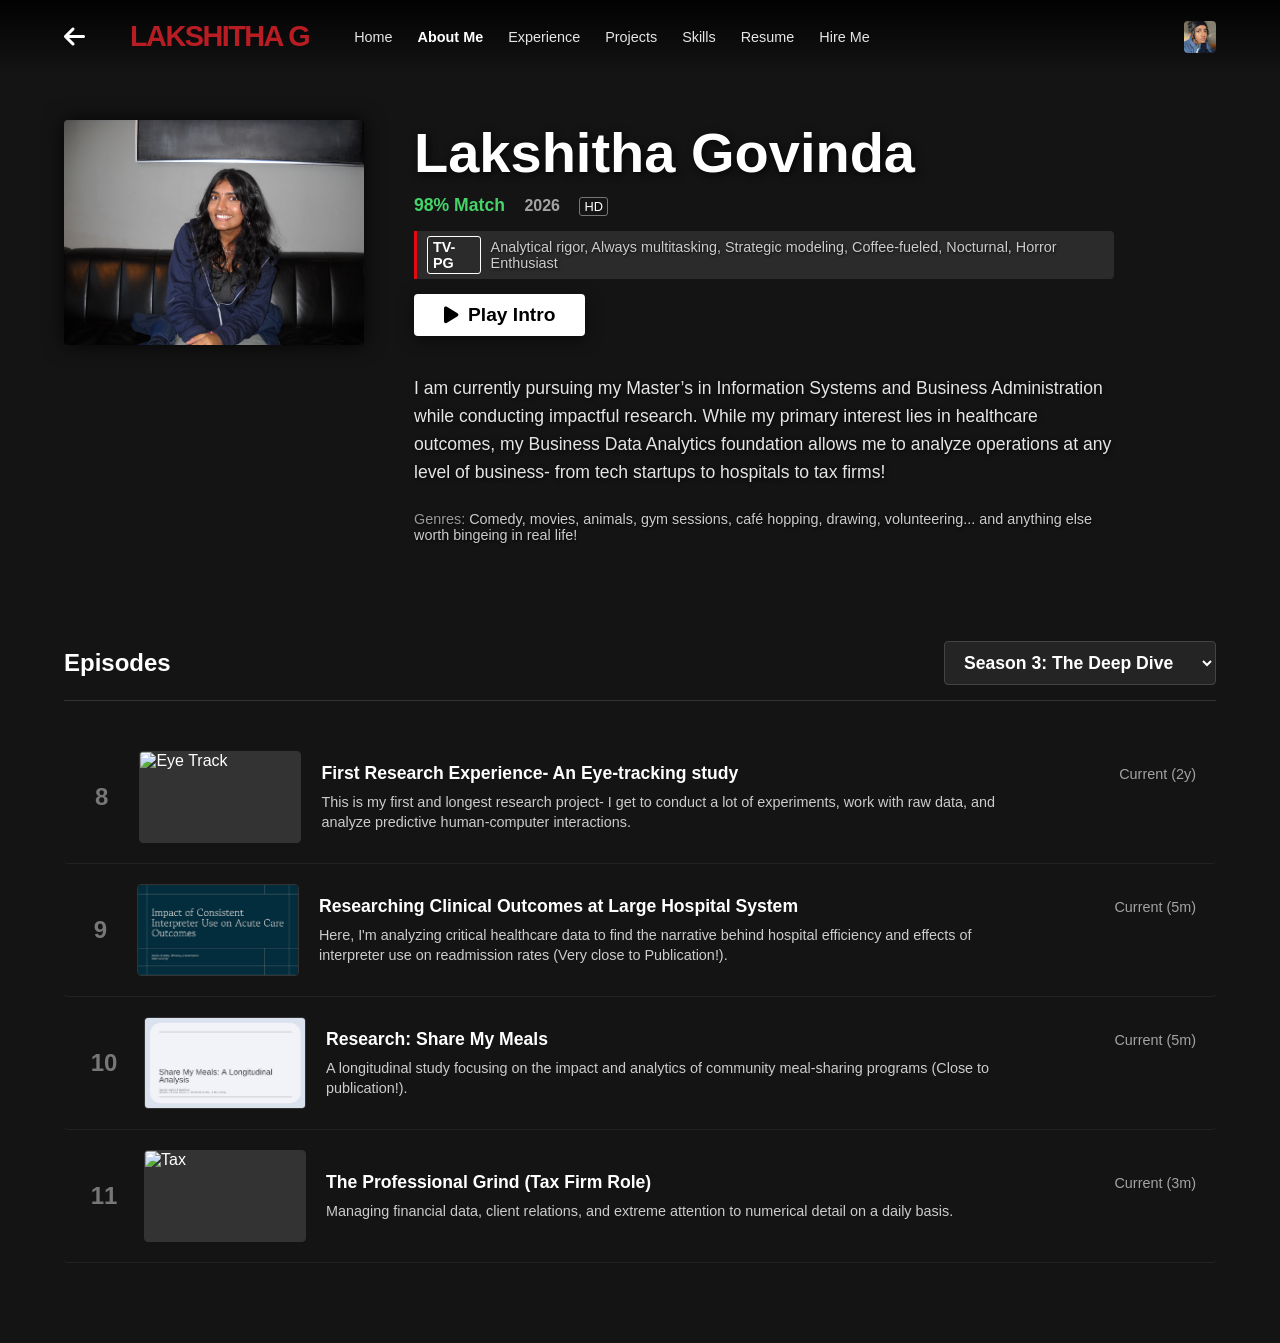
==== aboutme.html @ bf51c0cc "Update aboutme.html" ====
<!DOCTYPE html>
<html lang="en">
<head>
    <meta charset="UTF-8">
    <meta name="viewport" content="width=device-width, initial-scale=1.0">
    <title>About Lakshitha | Portfolio-Flix</title>
    <link rel="stylesheet" href="https://cdnjs.cloudflare.com/ajax/libs/font-awesome/6.0.0/css/all.min.css">
    
    <style>
        body {
            margin: 0;
            padding: 0;
            background-color: #141414;
            color: white;
            font-family: 'Helvetica Neue', Helvetica, Arial, sans-serif;
            overflow-x: hidden;
        }

        /* --- NAVBAR & BACK BUTTON --- */
        .navbar {
            position: fixed;
            top: 0;
            width: 100%;
            display: flex;
            align-items: center;
            justify-content: space-between; 
            padding: 20px 5%; 
            background: linear-gradient(to bottom, rgba(0,0,0,0.9) 0%, transparent 100%);
            z-index: 1000;
            box-sizing: border-box;
        }

        .nav-left { display: flex; align-items: center; gap: 45px; }

        .back-btn {
            color: white;
            font-size: 1.5rem;
            text-decoration: none;
            transition: transform 0.2s;
        }

        .back-btn:hover {
            transform: scale(1.1);
        }

        .logo { 
            color: #B81D24; 
            font-size: 1.8rem; 
            font-weight: bold; 
            text-decoration: none; 
            letter-spacing: -1.5px; 
        }

        .nav-links { display: flex; gap: 25px; list-style: none; padding: 0; margin: 0; }
        .nav-links a { color: #e5e5e5; text-decoration: none; font-size: 0.9rem; transition: 0.3s; }
        .nav-links a:hover { color: #b3b3b3; }

        .profile-btn {
            width: 32px;
            height: 32px;
            border-radius: 4px;
            cursor: pointer;
            background: url('Profile_Pic.jpg') center/cover;
        }

        /* --- HERO INFO SECTION WITH CINEMATIC GIF --- */
        .info-hero {
            padding: 120px 5% 50px;
            display: flex;
            gap: 50px;
            align-items: flex-start;
            
            /* THE CINEMATIC BACKGROUND MAGIC */
            background-image: 
                linear-gradient(to bottom, rgba(20, 20, 20, 0.75) 0%, rgba(20, 20, 20, 0.85) 50%, #141414 100%),
                url('https://i.redd.it/4mk1be0pd8gd1.gif');
            background-size: cover;
            background-position: center;
            background-repeat: no-repeat;
        }

        .hero-image {
            width: 300px;
            border-radius: 4px;
            box-shadow: 0 0 20px rgba(0,0,0,0.8);
            flex-shrink: 0;
            object-fit: cover;
            position: relative;
            z-index: 10;
        }

        .hero-details { 
            max-width: 700px; 
            position: relative;
            z-index: 10;
        }

        .title { font-size: 3.5rem; margin: 0 0 10px 0; text-shadow: 2px 2px 8px rgba(0,0,0,0.8); }
        
        .match-score { color: #46d369; font-weight: bold; font-size: 1.1rem; margin-right: 15px; }
        .year { color: #a3a3a3; font-weight: bold; margin-right: 15px; }

        /* THE MATURITY BANNER */
        .maturity-banner {
            display: inline-flex;
            align-items: center;
            background-color: rgba(255,255,255,0.1);
            border-left: 3px solid #E50914;
            padding: 5px 10px;
            margin: 15px 0;
            font-size: 0.9rem;
            border-radius: 0 4px 4px 0;
            backdrop-filter: blur(5px);
        }

        .maturity-rating { font-weight: bold; border: 1px solid white; padding: 2px 5px; margin-right: 10px; border-radius: 3px;}
        .maturity-tags { color: #ccc; text-shadow: 1px 1px 3px rgba(0,0,0,0.8); }

        .bio-text { font-size: 1.1rem; line-height: 1.6; color: #e5e5e5; margin-bottom: 25px; text-shadow: 1px 1px 4px rgba(0,0,0,0.8); }

        /* PLAY BUTTON */
        .btn-play {
            display: inline-flex;
            align-items: center;
            gap: 10px;
            background-color: white;
            color: black;
            padding: 10px 30px;
            border-radius: 4px;
            font-size: 1.2rem;
            font-weight: bold;
            text-decoration: none;
            transition: 0.2s;
            margin-bottom: 20px;
            box-shadow: 0 4px 15px rgba(0,0,0,0.5);
        }

        .btn-play:hover { background-color: rgba(255,255,255,0.7); }

        .meta-data { font-size: 0.9rem; margin-bottom: 8px; color: #ccc; text-shadow: 1px 1px 3px rgba(0,0,0,0.8); }
        .meta-label { color: #999; }

        /* --- EPISODES SECTION --- */
        .episodes-section { padding: 40px 5% 80px; position: relative; z-index: 10; }

        .episodes-header {
            display: flex;
            justify-content: space-between;
            align-items: center;
            margin-bottom: 30px;
            border-bottom: 1px solid #333;
            padding-bottom: 15px;
        }

        .episodes-title { font-size: 1.5rem; font-weight: bold; margin: 0; }

        /* DROPDOWN SELECTOR */
        .season-selector {
            background-color: #242424;
            color: white;
            border: 1px solid #444;
            padding: 10px 15px;
            font-size: 1.1rem;
            font-weight: bold;
            border-radius: 4px;
            cursor: pointer;
            outline: none;
        }

        .season-container {
            display: none; 
            animation: fadeIn 0.4s ease-in;
        }

        .season-container.active { display: block; }

        /* INDIVIDUAL EPISODE ROWS */
        .episode-row {
            display: flex;
            align-items: center;
            padding: 20px;
            border-bottom: 1px solid #222;
            border-radius: 4px;
            transition: background-color 0.2s;
        }

        .episode-row:hover { background-color: #222; }

        .episode-number {
            font-size: 1.5rem;
            color: #777;
            width: 40px;
            font-weight: bold;
            text-align: center;
        }

        .episode-thumb {
            width: 160px;
            min-width: 160px; 
            height: 90px;
            flex-shrink: 0;   
            border-radius: 4px;
            object-fit: cover;
            margin: 0 20px;
            background-color: #333; 
            border: 1px solid #333; 
        }

        .episode-info { flex-grow: 1; }
        
        .episode-title-bar {
            display: flex;
            justify-content: space-between;
            align-items: baseline;
            margin-bottom: 8px;
        }

        .ep-title { font-size: 1.1rem; font-weight: bold; margin: 0; }
        .ep-duration { font-size: 0.9rem; color: #a3a3a3; }
        
        .ep-desc { font-size: 0.9rem; color: #ccc; line-height: 1.4; margin: 0; max-width: 80%; }

        /* --- MOBILE OPTIMIZATION --- */
        @media (max-width: 768px) {
            .navbar { padding: 15px 5%; }
            .nav-links { display: none; }
            .info-hero { flex-direction: column; align-items: center; text-align: center; padding-top: 100px; }
            .hero-image { width: 200px; height: 400px}
            .maturity-banner { justify-content: center; text-align: left; }
            
            .episode-row { flex-direction: column; align-items: flex-start; position: relative; padding: 15px 10px; }
            .episode-number { position: absolute; top: 15px; left: 10px; font-size: 1.2rem; }
            .episode-thumb { width: 100%; height: auto; aspect-ratio: 16/9; margin: 30px 0 15px 0; }
            .ep-desc { max-width: 100%; }
            .ep-duration { position: absolute; top: 15px; right: 10px; }
        }

        @keyframes fadeIn { from { opacity: 0; } to { opacity: 1; } }

    </style>
</head>
<body>

    <nav class="navbar">
        <div class="nav-left">
            <a href="home.html" class="back-btn"><i class="fas fa-arrow-left"></i></a>
            <a href="index.html" class="logo">LAKSHITHA G</a>
            
            <ul class="nav-links">
                <li><a href="home.html">Home</a></li>
                <li><a href="aboutme.html" style="font-weight:bold; color:white;">About Me</a></li>
                <li><a href="experience.html">Experience</a></li>
                <li><a href="projects.html">Projects</a></li>
                <li><a href="skills.html">Skills</a></li>
                <li><a href="3-18-2026-Lakshitha Govinda-Resume.pdf" target="_blank">Resume</a></li>
                <li><a href="hireme.html">Hire Me</a></li>
            </ul>
        </div>
        <a href="home.html" class="profile-btn"></a>
    </nav>

    <header class="info-hero">
        <img src="Profile_Pic_About.JPG" alt="Lakshitha" class="hero-image">
        
        <div class="hero-details">
            <h1 class="title">Lakshitha Govinda</h1>
            
            <div>
                <span class="match-score">98% Match</span>
                <span class="year">2026</span>
                <span style="border: 1px solid #777; padding: 1px 4px; font-size: 0.8rem; border-radius: 3px;">HD</span>
            </div>

            <div class="maturity-banner">
                <span class="maturity-rating">TV-PG</span>
                <span class="maturity-tags">Analytical rigor, Always multitasking, Strategic modeling, Coffee-fueled, Nocturnal, Horror Enthusiast</span>
            </div>

            <a href="#" class="btn-play"><i class="fas fa-play"></i> Play Intro</a>

            <p class="bio-text">
                I am currently pursuing my Master’s in Information Systems and Business Administration while conducting impactful research. While my primary interest lies in healthcare outcomes, my Business Data Analytics foundation allows me to analyze operations at any level of business- from tech startups to hospitals to tax firms!
            </p>

            <div class="meta-data"><span class="meta-label">Genres:</span> Comedy, movies, animals, gym sessions, café hopping, drawing, volunteering... and anything else worth bingeing in real life!</div>
        </div>
    </header>

    <section class="episodes-section">
        
        <div class="episodes-header">
            <h2 class="episodes-title">Episodes</h2>
            
            <select class="season-selector" id="seasonSelect" onchange="changeSeason()">
                <option value="season1">Season 1: The Foundation</option>
                <option value="season2">Season 2: The Pivot</option>
                <option value="season3" selected>Season 3: The Deep Dive</option> 
            </select>
        </div>

        <div id="season1" class="season-container">
            
            <div class="episode-row">
                <div class="episode-number">1</div>
                <img src="https://www.waywardblog.com/wp-content/uploads/2025/07/ZUbakery-Portland.jpg" alt="Bakery" class="episode-thumb">
                <div class="episode-info">
                    <div class="episode-title-bar">
                        <h3 class="ep-title">Working at the Bakery</h3>
                        <span class="ep-duration">1y</span>
                    </div>
                    <p class="ep-desc">I started off working for my family's bakery- first handling customer service, early mornings, cashier work until it scaled into managing more of the operations, marketing, and accounts!</p>
                </div>
            </div>

            <div class="episode-row">
                <div class="episode-number">2</div>
                <img src="https://images.squarespace-cdn.com/content/v1/5a4d76a06f4ca3f7169f47a2/1553787965569-WQM1C6IPDYLRAXQB2G7P/image-asset.jpeg" alt="Tutor" class="episode-thumb">
                <div class="episode-info">
                    <div class="episode-title-bar">
                        <h3 class="ep-title">Tutoring: SAT Level Math & English</h3>
                        <span class="ep-duration">3y</span>
                    </div>
                    <p class="ep-desc">I'd break down complex formulas and language rules for advanced high school students- teaching SAT was a pass-time for me during COVID lockdown.</p>
                </div>
            </div>

            <div class="episode-row">
                <div class="episode-number">3</div>
                <img src="https://cdn-media-0.freecodecamp.org/2022/02/arnold-francisca-f77Bh3inUpE-unsplash.jpg" alt="Tutor" class="episode-thumb">
                <div class="episode-info">
                    <div class="episode-title-bar">
                        <h3 class="ep-title">Tutoring: Coding & Web Applications</h3>
                        <span class="ep-duration">3y</span>
                    </div>
                    <p class="ep-desc">Teaching the fundamentals of logic, syntax, and application development to middle schoolers.</p>
                </div>
            </div>

            <div class="episode-row">
                <div class="episode-number">4</div>
                <img src="https://cdn.prod.website-files.com/6659b4e0fdfc816751dfb306/66c3e8113d877f83dd51dd08_66bf61f22a9bc0f0b5b2c82d_Eye%2520Level%2520Learning.jpeg" alt="Tutor" class="episode-thumb">
                <div class="episode-info">
                    <div class="episode-title-bar">
                        <h3 class="ep-title">Tutoring: K-12 Grades</h3>
                        <span class="ep-duration">3y</span>
                    </div>
                    <p class="ep-desc">I worked here for a while- changing my teaching methods for Math/English across many ages (k-12). I'd also actively try to get more clients for our firm through outreaching, zoom lessons, and marketing.</p>
                </div>
            </div>
        </div>

        <div id="season2" class="season-container">
            
            <div class="episode-row">
                <div class="episode-number">5</div>
                <img src="https://mysantech.com/BlogLargeImage/406386.jpg" alt="Startup" class="episode-thumb">
                <div class="episode-info">
                    <div class="episode-title-bar">
                        <h3 class="ep-title">The Tech Startup Pivot</h3>
                        <span class="ep-duration">3y</span>
                    </div>
                    <p class="ep-desc">Working for a tech startup meant I had to learn fast on the spot- gaining healthcare domain knowledge, conducting advanced market analysis, performing sales presentations and pitches, managing CRM workflows, and a lot more.</p>
                </div>
            </div>

            <div class="episode-row">
                <div class="episode-number">6</div>
                <img src="https://easyeventplanning.com/files/images/4th-of-july-party-checklist.jpg" alt="E-commerce" class="episode-thumb">
                <div class="episode-info">
                    <div class="episode-title-bar">
                        <h3 class="ep-title">Easy Event Planning (E-commerce Remote Internship)</h3>
                        <span class="ep-duration">6m</span>
                    </div>
                    <p class="ep-desc">One of my first internships- I handled Project Management deliverables, started writing my first Python scripts, and coordinated remote team operations.</p>
                </div>
            </div>

            <div class="episode-row">
                <div class="episode-number">7</div>
                <img src="https://tb-static.uber.com/prod/image-proc/processed_images/342ec1d3394b93254c4c37298025cc11/c9252e6c6cd289c588c3381bc77b1dfc.jpeg" alt="Restaurant" class="episode-thumb">
                <div class="episode-info">
                    <div class="episode-title-bar">
                        <h3 class="ep-title">Waitressing at an NYT Top 50 Restaurant</h3>
                        <span class="ep-duration">8w</span>
                    </div>
                    <p class="ep-desc">A lot of intense, hectic multitasking in one of America's best restaurants- I had to work fast under pressure.</p>
                </div>
            </div>
        </div>

        <div id="season3" class="season-container active">
            
            <div class="episode-row">
                <div class="episode-number">8</div>
                <img src="https://www.sr-research.com/wp-content/uploads/2022/05/eye-tracker-eyelink-duo.jpg" alt="Eye Track" class="episode-thumb">
                <div class="episode-info">
                    <div class="episode-title-bar">
                        <h3 class="ep-title">First Research Experience- An Eye-tracking study</h3>
                        <span class="ep-duration">Current (2y)</span>
                    </div>
                    <p class="ep-desc">This is my first and longest research project- I get to conduct a lot of experiments, work with raw data, and analyze predictive human-computer interactions.</p>
                </div>
            </div>

            <div class="episode-row">
                <div class="episode-number">9</div>
                <img src="Impact of Consistent Interpreter.jpg" alt="RWJ" class="episode-thumb">
                <div class="episode-info">
                    <div class="episode-title-bar">
                        <h3 class="ep-title">Researching Clinical Outcomes at Large Hospital System</h3>
                        <span class="ep-duration">Current (5m)</span>
                    </div>
                    <p class="ep-desc">Here, I'm analyzing critical healthcare data to find the narrative behind hospital efficiency and effects of interpreter use on readmission rates (Very close to Publication!).</p>
                </div>
            </div>

            <div class="episode-row">
                <div class="episode-number">10</div>
                <img src="Share my Meals- A longitudinal Analysis .jpg" alt="Meals" class="episode-thumb">
                <div class="episode-info">
                    <div class="episode-title-bar">
                        <h3 class="ep-title">Research: Share My Meals</h3>
                        <span class="ep-duration">Current (5m)</span>
                    </div>
                    <p class="ep-desc">A longitudinal study focusing on the impact and analytics of community meal-sharing programs (Close to publication!).</p>
                </div>
            </div>

            <div class="episode-row">
                <div class="episode-number">11</div>
                <img src="https://www.fairfaxcounty.gov/news/sites/news/files/Assets/images/newscenter-logos/taxdocuments_600x900.png" alt="Tax" class="episode-thumb">
                <div class="episode-info">
                    <div class="episode-title-bar">
                        <h3 class="ep-title">The Professional Grind (Tax Firm Role)</h3>
                        <span class="ep-duration">Current (3m)</span>
                    </div>
                    <p class="ep-desc">Managing financial data, client relations, and extreme attention to numerical detail on a daily basis.</p>
                </div>
            </div>
        </div>

    </section>

    <script>
        function changeSeason() {
            var selectedSeason = document.getElementById("seasonSelect").value;
            var allSeasons = document.getElementsByClassName("season-container");
            for (var i = 0; i < allSeasons.length; i++) {
                allSeasons[i].classList.remove("active");
            }
            document.getElementById(selectedSeason).classList.add("active");
        }
    </script>

</body>
</html>
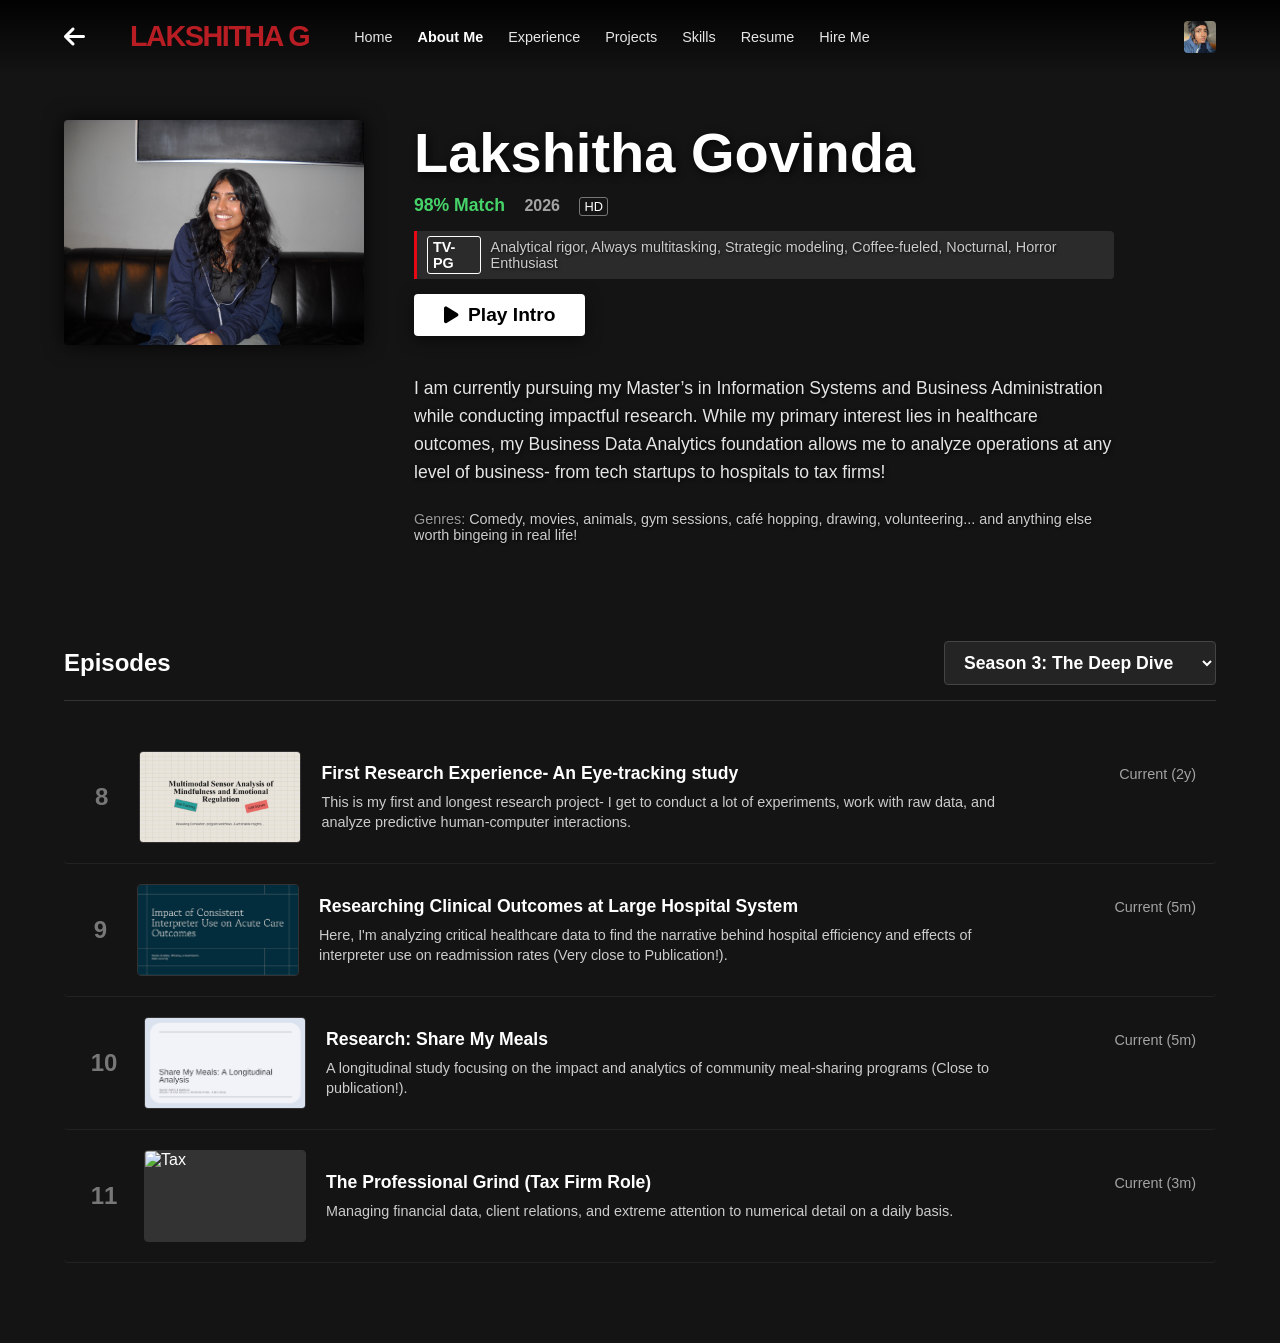
==== commit 7cf2857c: "Update episode image in aboutme.html" ====
--- a/aboutme.html
+++ b/aboutme.html
@@ -392,7 +392,7 @@
             
             <div class="episode-row">
                 <div class="episode-number">8</div>
-                <img src="https://www.sr-research.com/wp-content/uploads/2022/05/eye-tracker-eyelink-duo.jpg" alt="Eye Track" class="episode-thumb">
+                <img src="Multimodal Sensor Analysis of Mindfulness and Emotional Regulation.jpg" alt="Eye Track" class="episode-thumb">
                 <div class="episode-info">
                     <div class="episode-title-bar">
                         <h3 class="ep-title">First Research Experience- An Eye-tracking study</h3>
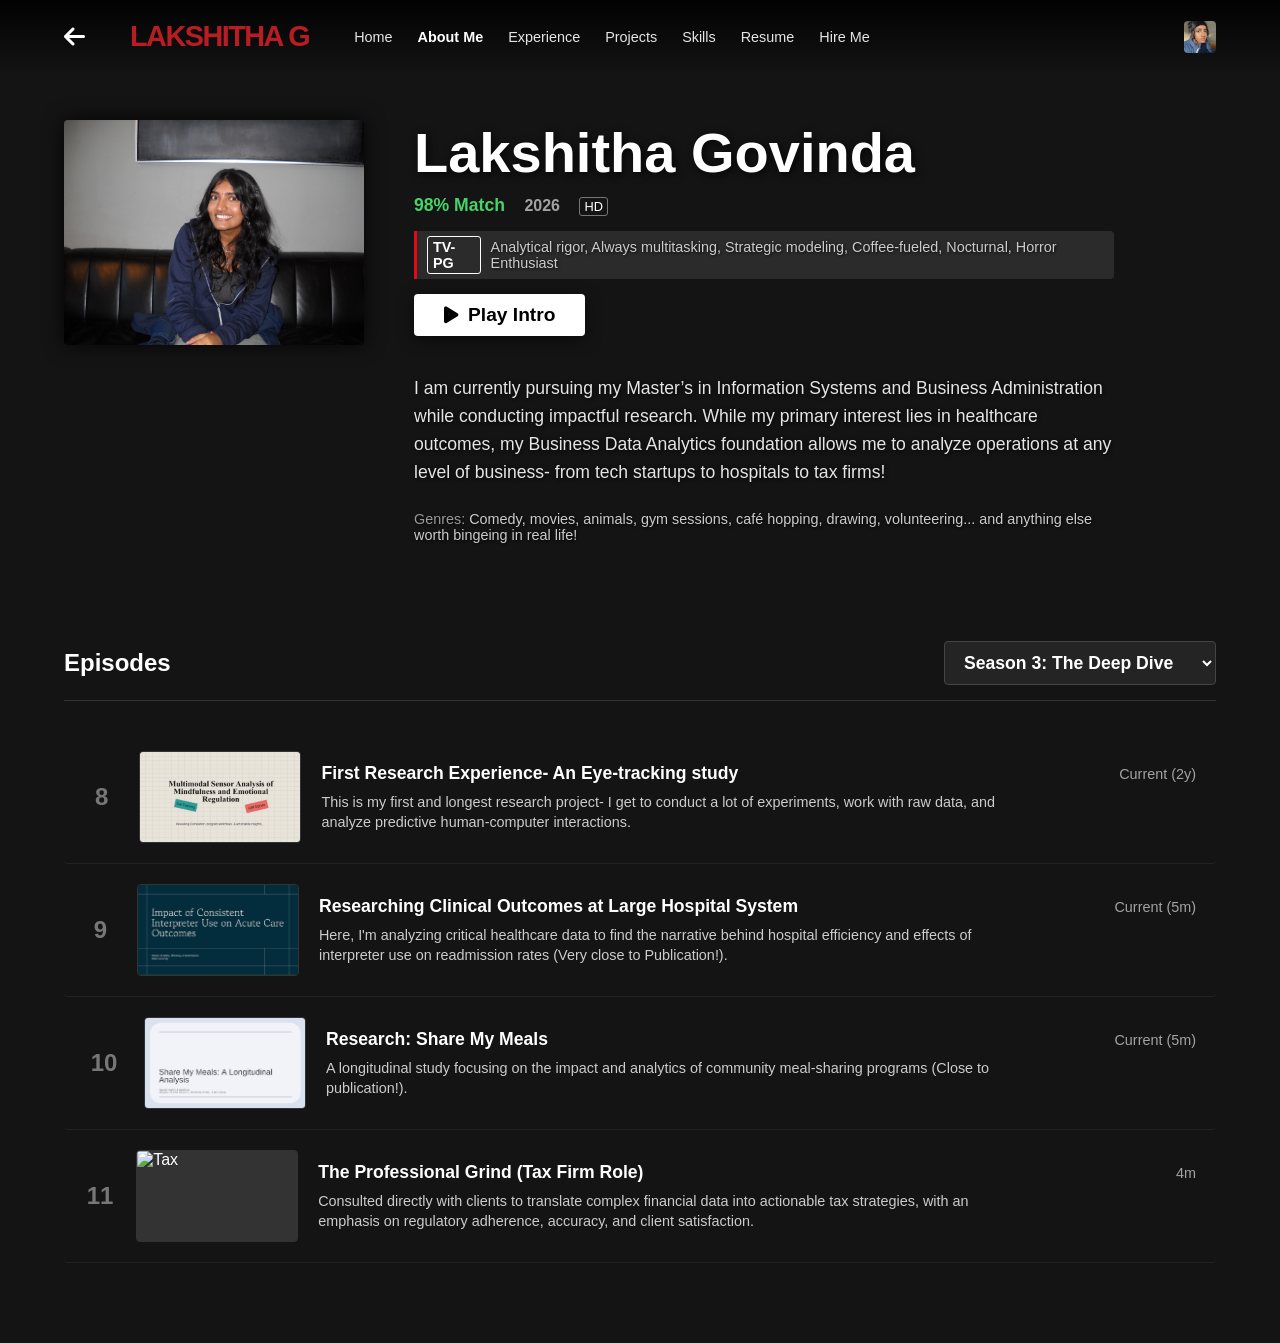
==== commit 94f9ab60: "Update aboutme.html" ====
--- a/aboutme.html
+++ b/aboutme.html
@@ -432,9 +432,9 @@
                 <div class="episode-info">
                     <div class="episode-title-bar">
                         <h3 class="ep-title">The Professional Grind (Tax Firm Role)</h3>
-                        <span class="ep-duration">Current (3m)</span>
-                    </div>
-                    <p class="ep-desc">Managing financial data, client relations, and extreme attention to numerical detail on a daily basis.</p>
+                        <span class="ep-duration">4m</span>
+                    </div>
+                    <p class="ep-desc">Consulted directly with clients to translate complex financial data into actionable tax strategies, with an emphasis on regulatory adherence, accuracy, and client satisfaction.</p>
                 </div>
             </div>
         </div>
